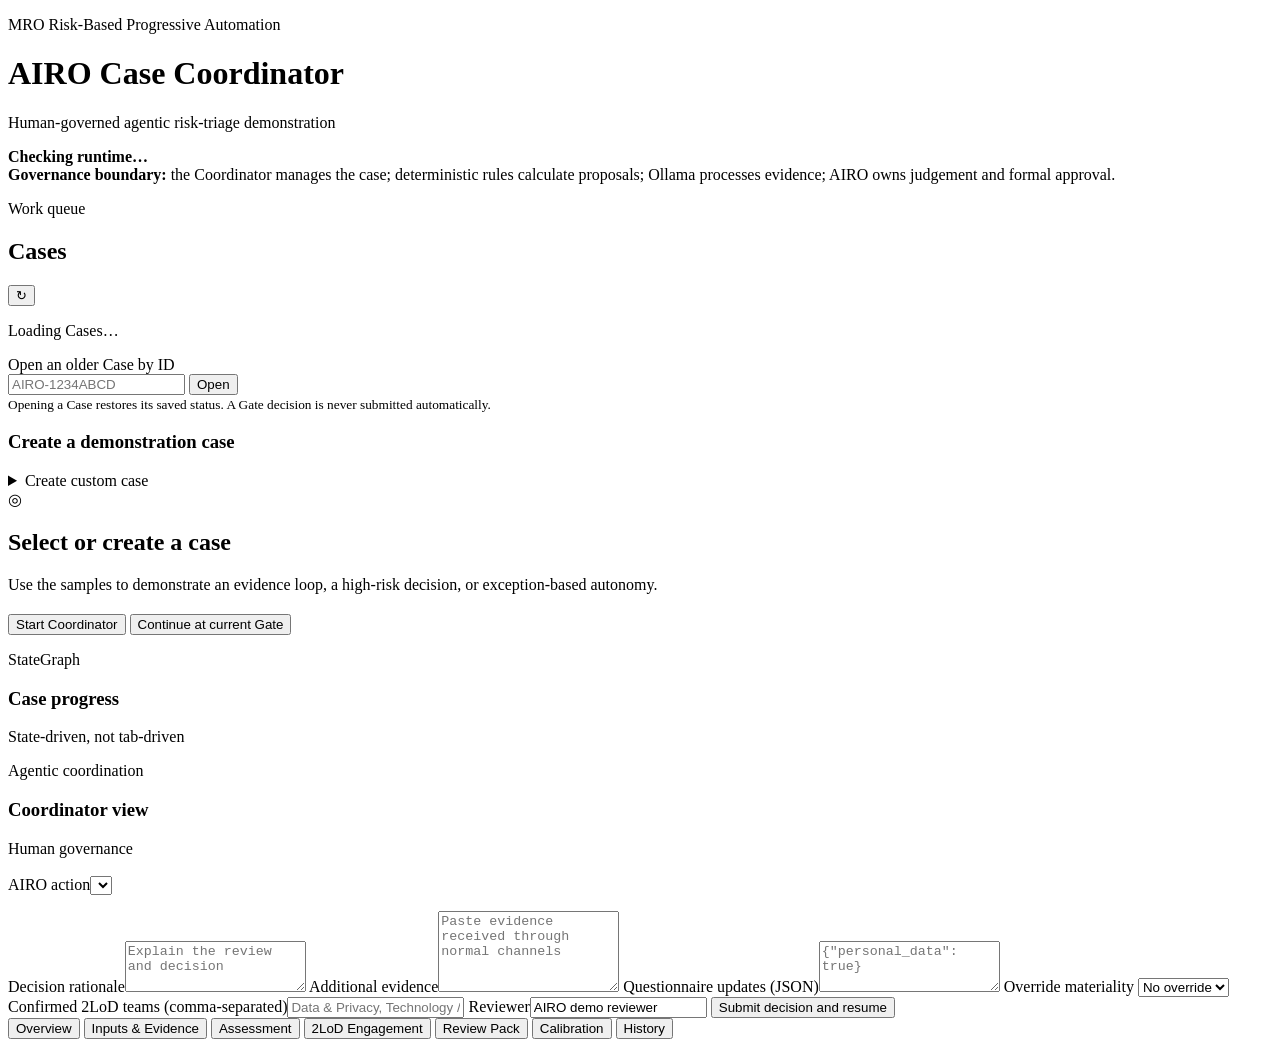
==== ai-risk-triage-demo/app/static/index.html @ 96d7f2ef "upadte" ====
<!doctype html>
<html lang="en">
<head>
  <meta charset="utf-8" />
  <meta name="viewport" content="width=device-width, initial-scale=1" />
  <title>AIRO Agentic Risk Triage Demo</title>
  <link rel="stylesheet" href="/static/styles.css" />
</head>
<body>
  <header class="topbar">
    <div>
      <p class="eyebrow">MRO Risk-Based Progressive Automation</p>
      <h1>AIRO Case Coordinator</h1>
      <p class="subtitle">Human-governed agentic risk-triage demonstration</p>
    </div>
    <div class="health-panel">
      <span id="health-dot" class="health-dot"></span>
      <div><strong id="health-label">Checking runtime…</strong><small id="health-message"></small></div>
    </div>
  </header>

  <div class="governance-banner">
    <strong>Governance boundary:</strong> the Coordinator manages the case; deterministic rules calculate proposals;
    Ollama processes evidence; AIRO owns judgement and formal approval.
  </div>

  <main class="layout">
    <aside class="sidebar">
      <div class="sidebar-heading">
        <div><p class="eyebrow">Work queue</p><h2>Cases</h2></div>
        <button id="refresh-btn" class="icon-btn" title="Refresh">↻</button>
      </div>
      <p id="queue-summary" class="queue-summary">Loading Cases…</p>
      <form id="case-lookup-form" class="case-lookup-form">
        <label for="case-lookup">Open an older Case by ID</label>
        <div>
          <input id="case-lookup" autocomplete="off" placeholder="AIRO-1234ABCD" />
          <button class="secondary" type="submit">Open</button>
        </div>
        <small>Opening a Case restores its saved status. A Gate decision is never submitted automatically.</small>
      </form>
      <div id="case-list" class="case-list"></div>

      <section class="new-case-panel">
        <h3>Create a demonstration case</h3>
        <div id="sample-buttons" class="sample-buttons"></div>
        <details>
          <summary>Create custom case</summary>
          <form id="custom-case-form" class="compact-form">
            <label>Use-case name<input name="use_case_name" required value="Custom AI Use Case" /></label>
            <label>Purpose<textarea name="purpose" required>Describe the intended AI use and business outcome.</textarea></label>
            <label>Business owner<input name="business_owner" required value="Business Team" /></label>
            <p class="hint">The system assigns custom cases to the human-governed profile. Higher profiles are available only through governed illustrative fixtures.</p>
            <div class="checkbox-grid">
              <label><input type="checkbox" name="approved_pattern" /> Approved pattern</label>
              <label><input type="checkbox" name="customer_facing" /> Customer-facing</label>
              <label><input type="checkbox" name="customer_decisioning" /> Customer decisioning</label>
              <label><input type="checkbox" name="personal_data" /> Personal data</label>
              <label><input type="checkbox" name="sensitive_data" /> Sensitive data</label>
              <label><input type="checkbox" name="external_model_or_supplier" /> External supplier/model</label>
              <label><input type="checkbox" name="autonomous_actions" /> Autonomous actions</label>
              <label><input type="checkbox" name="critical_process_dependency" /> Critical process</label>
              <label><input type="checkbox" name="human_review_of_outputs" checked /> Human review</label>
            </div>
            <label>Financial impact
              <select name="financial_impact"><option>low</option><option>medium</option><option>high</option></select>
            </label>
            <label>Supporting evidence<textarea name="evidence_text" rows="5">Purpose and users are documented. Controls include human review.</textarea></label>
            <button class="primary" type="submit">Create custom case</button>
          </form>
        </details>
      </section>
    </aside>

    <section class="workspace">
      <div id="empty-state" class="empty-state">
        <div class="empty-icon">◎</div>
        <h2>Select or create a case</h2>
        <p>Use the samples to demonstrate an evidence loop, a high-risk decision, or exception-based autonomy.</p>
      </div>

      <div id="case-view" class="case-view hidden">
        <section class="case-header card">
          <div>
            <p id="case-id" class="eyebrow"></p>
            <h2 id="case-title"></h2>
            <p id="case-purpose" class="muted"></p>
          </div>
          <div class="header-actions">
            <span id="autonomy-badge" class="badge"></span>
            <span id="status-badge" class="status-badge"></span>
            <button id="start-btn" class="primary hidden">Start Coordinator</button>
            <button id="continue-btn" class="secondary hidden">Continue at current Gate</button>
          </div>
          <div id="case-automation-context" class="automation-context"></div>
        </section>

        <section class="workflow-card card">
          <div class="section-title"><div><p class="eyebrow">StateGraph</p><h3>Case progress</h3></div><span class="microcopy">State-driven, not tab-driven</span></div>
          <div id="workflow-steps" class="workflow-steps"></div>
        </section>

        <div class="content-grid">
          <section class="card coordinator-panel">
            <div class="section-title"><div><p class="eyebrow">Agentic coordination</p><h3>Coordinator view</h3></div></div>
            <div id="coordinator-summary"></div>
          </section>

          <section id="gate-panel" class="card gate-panel hidden">
            <p class="eyebrow amber">Human governance</p>
            <h3 id="gate-title"></h3>
            <p id="gate-summary"></p>
            <p id="gate-reason" class="muted"></p>
            <div id="gate-context" class="context-box"></div>
            <form id="decision-form" class="decision-form">
              <label>AIRO action<select id="decision-action" required></select></label>
              <p id="gate-action-help" class="warning"></p>
              <label>Decision rationale<textarea id="decision-rationale" rows="3" placeholder="Explain the review and decision"></textarea></label>
              <label id="additional-evidence-row" class="optional-field">Additional evidence<textarea id="additional-evidence" rows="5" placeholder="Paste evidence received through normal channels"></textarea></label>
              <label id="answer-updates-row" class="optional-field">Questionnaire updates (JSON)<textarea id="answer-updates" rows="3" placeholder='{"personal_data": true}'></textarea></label>
              <label id="override-band-row" class="optional-field">Override materiality
                <select id="override-band"><option value="">No override</option><option>negligible</option><option>minor</option><option>moderate</option><option>material</option><option>severe</option></select>
              </label>
              <label id="confirmed-teams-row" class="optional-field">Confirmed 2LoD teams (comma-separated)<input id="confirmed-teams" placeholder="Data & Privacy, Technology / Cyber" /></label>
              <label>Reviewer<input id="reviewer" value="AIRO demo reviewer" /></label>
              <button type="submit" class="primary amber-btn">Submit decision and resume</button>
            </form>
          </section>
        </div>

        <section class="tabs card">
          <div class="tab-buttons">
            <button class="tab active" data-tab="overview">Overview</button>
            <button class="tab" data-tab="evidence">Inputs & Evidence</button>
            <button class="tab" data-tab="assessment">Assessment</button>
            <button class="tab" data-tab="lod2">2LoD Engagement</button>
            <button class="tab" data-tab="pack">Review Pack</button>
            <button class="tab" data-tab="calibration">Calibration</button>
            <button class="tab" data-tab="history">History</button>
          </div>
          <div id="tab-content" class="tab-content"></div>
        </section>
      </div>
    </section>
  </main>

  <div id="toast" class="toast hidden"></div>
  <script src="/static/app.js"></script>
</body>
</html>
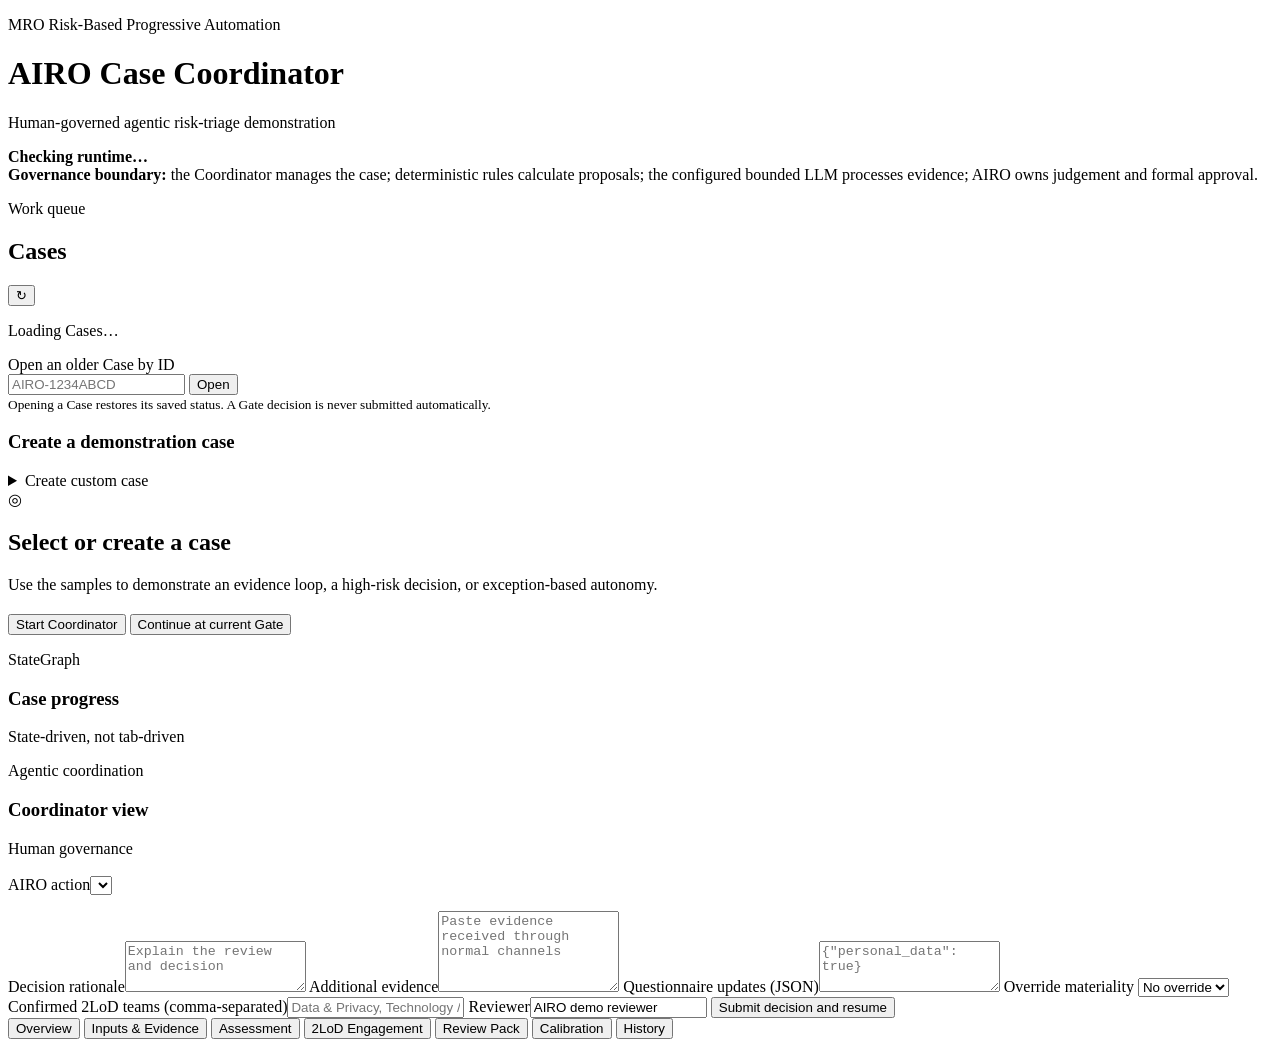
==== commit 2fff9cb4: "update" ====
--- a/ai-risk-triage-demo/app/static/index.html
+++ b/ai-risk-triage-demo/app/static/index.html
@@ -21,7 +21,7 @@
 
   <div class="governance-banner">
     <strong>Governance boundary:</strong> the Coordinator manages the case; deterministic rules calculate proposals;
-    Ollama processes evidence; AIRO owns judgement and formal approval.
+    the configured bounded LLM processes evidence; AIRO owns judgement and formal approval.
   </div>
 
   <main class="layout">
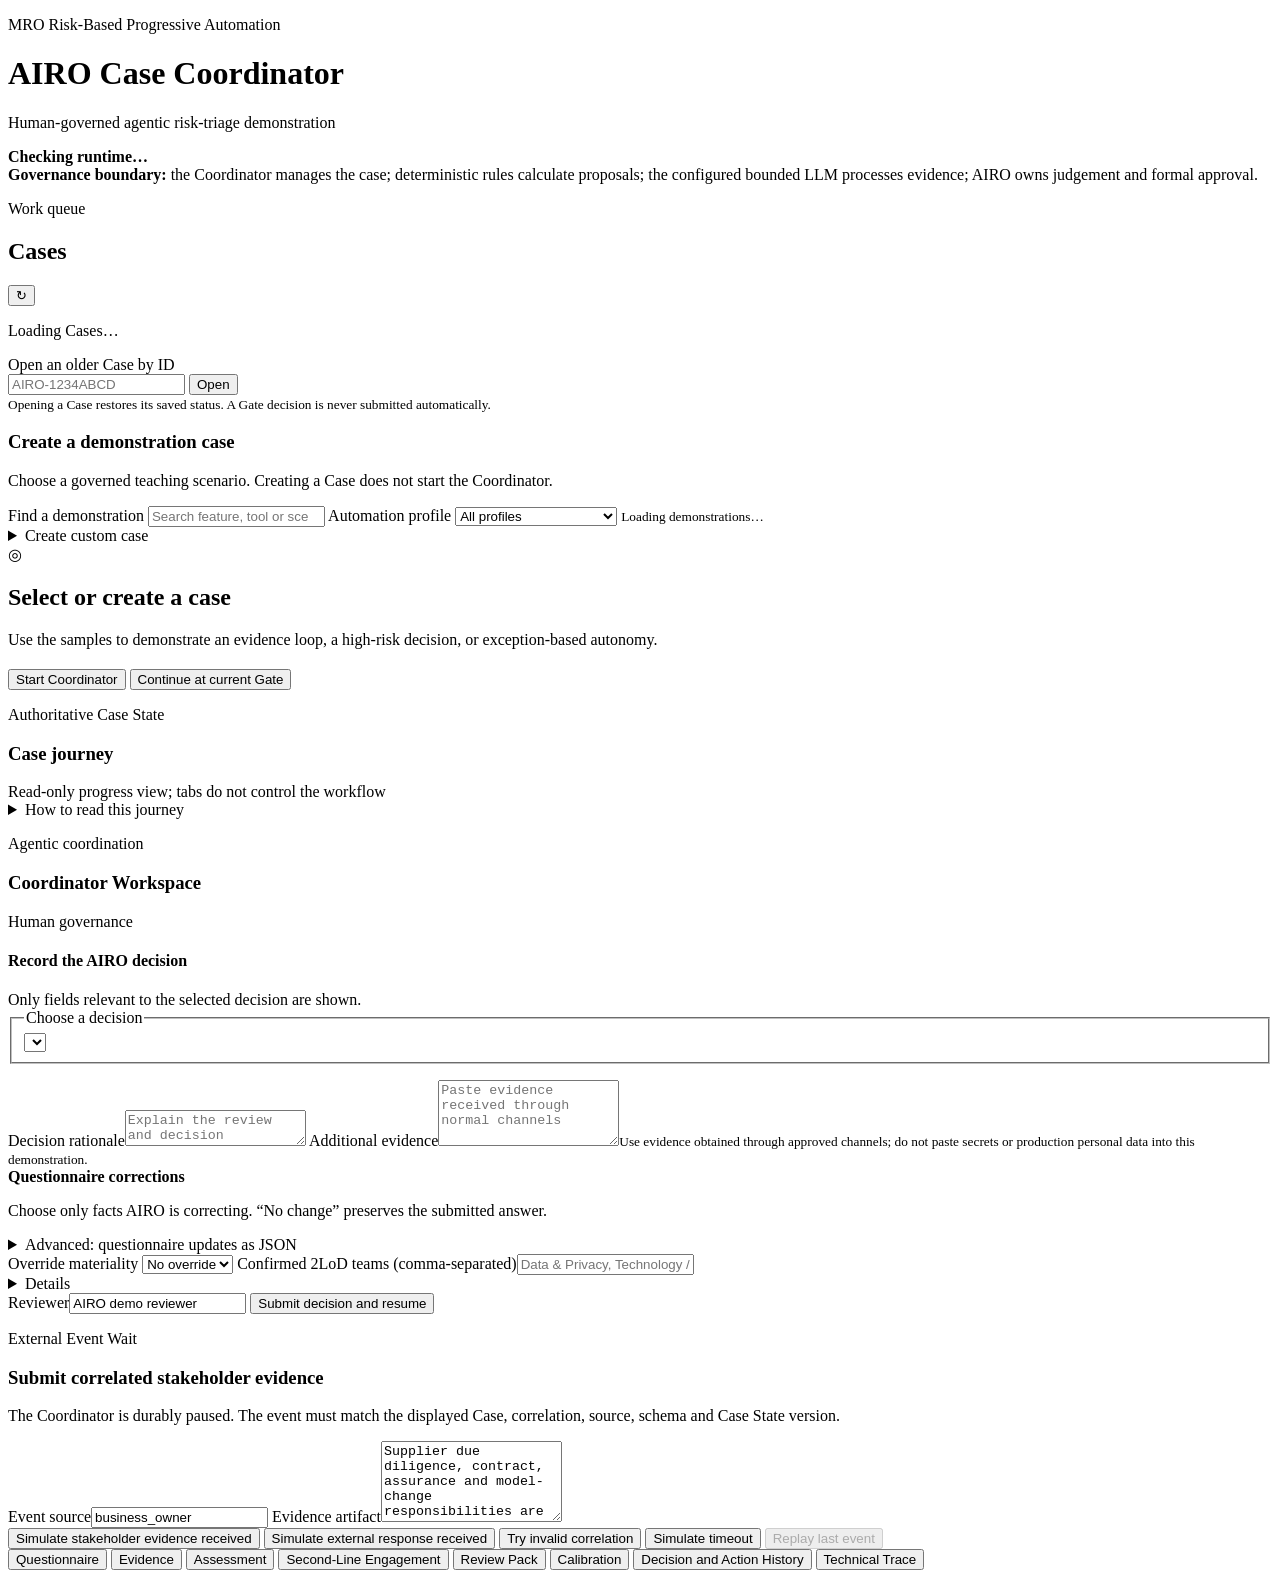
==== commit 763642e8: "update" ====
--- a/ai-risk-triage-demo/app/static/index.html
+++ b/ai-risk-triage-demo/app/static/index.html
@@ -4,7 +4,7 @@
   <meta charset="utf-8" />
   <meta name="viewport" content="width=device-width, initial-scale=1" />
   <title>AIRO Agentic Risk Triage Demo</title>
-  <link rel="stylesheet" href="/static/styles.css" />
+  <link rel="stylesheet" href="/static/styles.css?v=__UI_ASSET_VERSION__" />
 </head>
 <body>
   <header class="topbar">
@@ -43,6 +43,22 @@
 
       <section class="new-case-panel">
         <h3>Create a demonstration case</h3>
+        <p class="catalog-intro">Choose a governed teaching scenario. Creating a Case does not start the Coordinator.</p>
+        <div class="sample-catalog-controls">
+          <label for="sample-search">Find a demonstration
+            <input id="sample-search" type="search" autocomplete="off" placeholder="Search feature, tool or scenario" />
+          </label>
+          <label for="sample-profile-filter">Automation profile
+            <select id="sample-profile-filter">
+              <option value="all">All profiles</option>
+              <option value="human_governed">Human Governed</option>
+              <option value="conditional_review">Conditional Review</option>
+              <option value="exception_based">Exception Based</option>
+              <option value="straight_through_demo">Straight-Through Demo</option>
+            </select>
+          </label>
+          <small id="sample-count" class="sample-count" role="status" aria-live="polite">Loading demonstrations…</small>
+        </div>
         <div id="sample-buttons" class="sample-buttons"></div>
         <details>
           <summary>Create custom case</summary>
@@ -95,14 +111,30 @@
           <div id="case-automation-context" class="automation-context"></div>
         </section>
 
-        <section class="workflow-card card">
-          <div class="section-title"><div><p class="eyebrow">StateGraph</p><h3>Case progress</h3></div><span class="microcopy">State-driven, not tab-driven</span></div>
-          <div id="workflow-steps" class="workflow-steps"></div>
+        <section class="journey-card card" aria-labelledby="case-journey-title">
+          <div class="section-title">
+            <div><p class="eyebrow">Authoritative Case State</p><h3 id="case-journey-title">Case journey</h3></div>
+            <span class="microcopy">Read-only progress view; tabs do not control the workflow</span>
+          </div>
+          <div id="current-control-state" class="current-control-state" role="status" aria-live="polite"></div>
+          <div id="workflow-steps" class="journey-steps" role="list" aria-label="Risk triage journey"></div>
+          <details class="journey-legend">
+            <summary>How to read this journey</summary>
+            <p>Phases show domain progress. Governance Gates, external events and Control Exceptions are control conditions, not extra workflow controllers. A stale phase preserves history but is not authoritative until its replacement is complete.</p>
+            <div class="journey-legend-items" aria-label="Journey status legend">
+              <span><i class="legend-current"></i>Current</span>
+              <span><i class="legend-complete"></i>Completed</span>
+              <span><i class="legend-waiting"></i>Waiting</span>
+              <span><i class="legend-skipped"></i>Skipped / not required</span>
+              <span><i class="legend-stale"></i>Stale / reopened</span>
+              <span><i class="legend-exception"></i>Control Exception</span>
+            </div>
+          </details>
         </section>
 
         <div class="content-grid">
           <section class="card coordinator-panel">
-            <div class="section-title"><div><p class="eyebrow">Agentic coordination</p><h3>Coordinator view</h3></div></div>
+            <div class="section-title"><div><p class="eyebrow">Agentic coordination</p><h3>Coordinator Workspace</h3></div></div>
             <div id="coordinator-summary"></div>
           </section>
 
@@ -112,39 +144,79 @@
             <p id="gate-summary"></p>
             <p id="gate-reason" class="muted"></p>
             <div id="gate-context" class="context-box"></div>
-            <form id="decision-form" class="decision-form">
-              <label>AIRO action<select id="decision-action" required></select></label>
+            <form id="decision-form" class="decision-form" aria-labelledby="decision-form-title">
+              <div class="decision-form-heading">
+                <h4 id="decision-form-title">Record the AIRO decision</h4>
+                <span>Only fields relevant to the selected decision are shown.</span>
+              </div>
+              <fieldset class="decision-choice-group">
+                <legend>Choose a decision</legend>
+                <div id="decision-options" class="decision-options"></div>
+                <select id="decision-action" class="visually-hidden" tabindex="-1" aria-hidden="true" required></select>
+              </fieldset>
               <p id="gate-action-help" class="warning"></p>
-              <label>Decision rationale<textarea id="decision-rationale" rows="3" placeholder="Explain the review and decision"></textarea></label>
-              <label id="additional-evidence-row" class="optional-field">Additional evidence<textarea id="additional-evidence" rows="5" placeholder="Paste evidence received through normal channels"></textarea></label>
-              <label id="answer-updates-row" class="optional-field">Questionnaire updates (JSON)<textarea id="answer-updates" rows="3" placeholder='{"personal_data": true}'></textarea></label>
+              <label>Decision rationale<textarea id="decision-rationale" rows="2" placeholder="Explain the review and decision"></textarea></label>
+              <label id="additional-evidence-row" class="optional-field">Additional evidence<textarea id="additional-evidence" rows="4" placeholder="Paste evidence received through normal channels"></textarea><small class="field-help">Use evidence obtained through approved channels; do not paste secrets or production personal data into this demonstration.</small></label>
+              <div id="guided-answer-row" class="optional-field">
+                <strong>Questionnaire corrections</strong>
+                <p class="field-help">Choose only facts AIRO is correcting. “No change” preserves the submitted answer.</p>
+                <div id="guided-answer-controls" class="guided-answer-controls"></div>
+              </div>
+              <details id="answer-updates-row" class="optional-field advanced-update">
+                <summary>Advanced: questionnaire updates as JSON</summary>
+                <label>JSON update<textarea id="answer-updates" rows="2" placeholder='{"personal_data": true}' spellcheck="false"></textarea><small class="field-help">Enter only fields AIRO is amending. Guided corrections above update this JSON automatically.</small></label>
+              </details>
               <label id="override-band-row" class="optional-field">Override materiality
                 <select id="override-band"><option value="">No override</option><option>negligible</option><option>minor</option><option>moderate</option><option>material</option><option>severe</option></select>
               </label>
               <label id="confirmed-teams-row" class="optional-field">Confirmed 2LoD teams (comma-separated)<input id="confirmed-teams" placeholder="Data & Privacy, Technology / Cyber" /></label>
-              <label>Reviewer<input id="reviewer" value="AIRO demo reviewer" /></label>
-              <button type="submit" class="primary amber-btn">Submit decision and resume</button>
+              <div id="decision-form-error" class="form-error hidden" role="alert"></div>
+              <details id="decision-impact-preview" class="decision-impact-preview" aria-live="polite"></details>
+              <div class="decision-submit-row">
+                <label>Reviewer<input id="reviewer" value="AIRO demo reviewer" required /></label>
+                <button type="submit" class="primary amber-btn">Submit decision and resume</button>
+              </div>
+            </form>
+            <div id="gate-support"></div>
+          </section>
+
+          <section id="event-panel" class="card event-panel hidden">
+            <p class="eyebrow">External Event Wait</p>
+            <h3>Submit correlated stakeholder evidence</h3>
+            <p>The Coordinator is durably paused. The event must match the displayed Case, correlation, source, schema and Case State version.</p>
+            <div id="event-contract" class="context-box"></div>
+            <form id="event-form" class="decision-form">
+              <label>Event source<input id="event-source" value="business_owner" required /></label>
+              <label>Evidence artifact<textarea id="event-artifact" rows="5">Supplier due diligence, contract, assurance and model-change responsibilities are approved.</textarea></label>
+              <div class="event-actions">
+                <button type="submit" class="primary">Simulate stakeholder evidence received</button>
+                <button id="external-response-btn" type="button" class="secondary">Simulate external response received</button>
+                <button id="invalid-event-btn" type="button" class="secondary">Try invalid correlation</button>
+                <button id="timeout-event-btn" type="button" class="secondary">Simulate timeout</button>
+                <button id="duplicate-event-btn" type="button" class="secondary" disabled>Replay last event</button>
+              </div>
             </form>
           </section>
         </div>
 
         <section class="tabs card">
-          <div class="tab-buttons">
-            <button class="tab active" data-tab="overview">Overview</button>
-            <button class="tab" data-tab="evidence">Inputs & Evidence</button>
-            <button class="tab" data-tab="assessment">Assessment</button>
-            <button class="tab" data-tab="lod2">2LoD Engagement</button>
-            <button class="tab" data-tab="pack">Review Pack</button>
-            <button class="tab" data-tab="calibration">Calibration</button>
-            <button class="tab" data-tab="history">History</button>
-          </div>
-          <div id="tab-content" class="tab-content"></div>
+          <div class="tab-buttons" role="tablist" aria-label="Case views">
+            <button class="tab active" role="tab" aria-selected="true" aria-controls="tab-content" data-tab="overview">Questionnaire</button>
+            <button class="tab" role="tab" aria-selected="false" aria-controls="tab-content" data-tab="evidence">Evidence</button>
+            <button class="tab" role="tab" aria-selected="false" aria-controls="tab-content" data-tab="assessment">Assessment</button>
+            <button class="tab" role="tab" aria-selected="false" aria-controls="tab-content" data-tab="lod2">Second-Line Engagement</button>
+            <button class="tab" role="tab" aria-selected="false" aria-controls="tab-content" data-tab="pack">Review Pack</button>
+            <button class="tab" role="tab" aria-selected="false" aria-controls="tab-content" data-tab="calibration">Calibration</button>
+            <button class="tab" role="tab" aria-selected="false" aria-controls="tab-content" data-tab="history">Decision and Action History</button>
+            <button class="tab" role="tab" aria-selected="false" aria-controls="tab-content" data-tab="trace">Technical Trace</button>
+          </div>
+          <div id="tab-content" class="tab-content" role="tabpanel"></div>
         </section>
       </div>
     </section>
   </main>
 
   <div id="toast" class="toast hidden"></div>
-  <script src="/static/app.js"></script>
+  <script src="/static/app.js?v=__UI_ASSET_VERSION__"></script>
 </body>
 </html>
